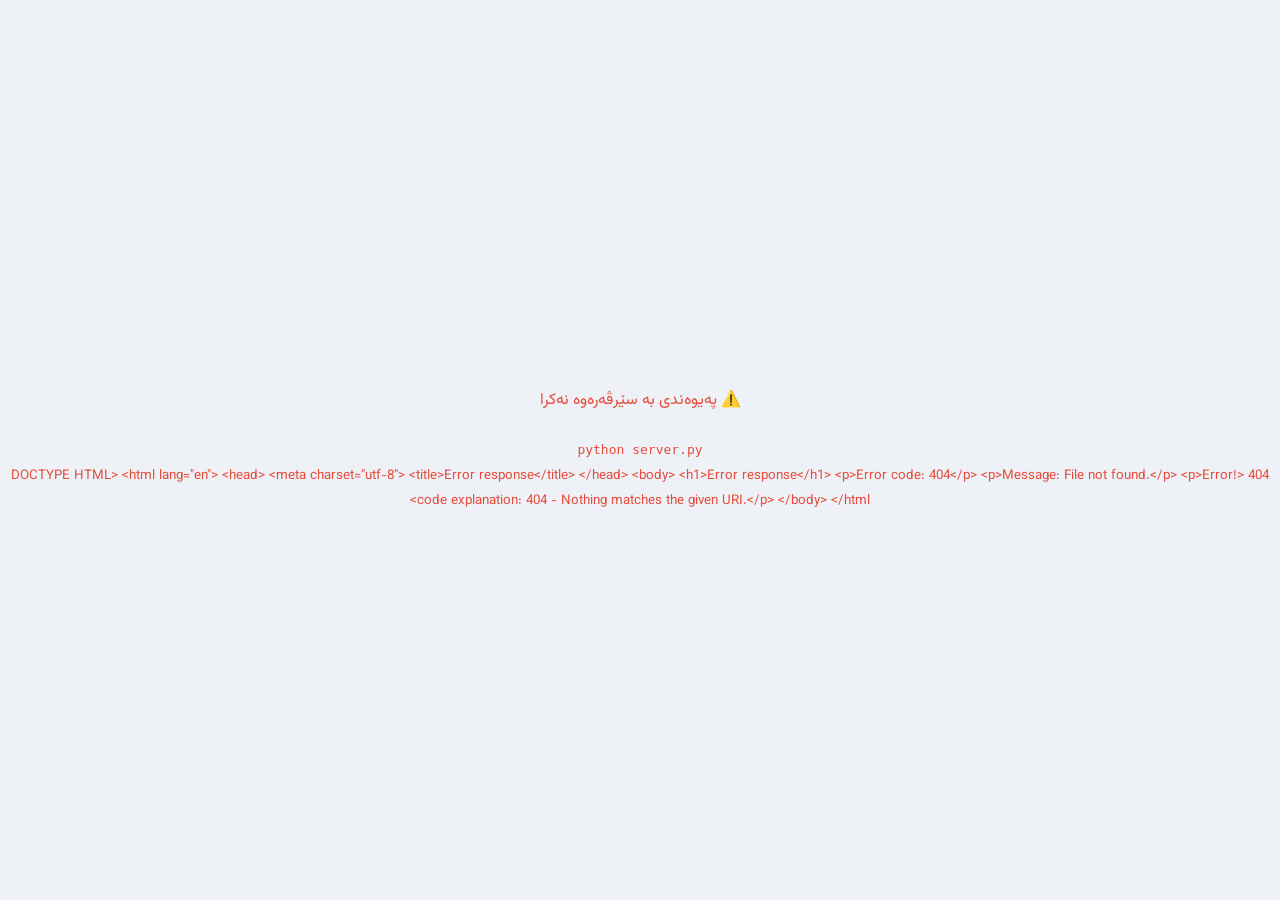
==== index.html @ 62a7c401 "Initial commit: bilingual (Kurdish/Arabic) real-estate management system Python + SQLite backend wit" ====
<!DOCTYPE html>
<html lang="ku" dir="rtl">
<head>
  <meta charset="UTF-8">
  <meta name="viewport" content="width=device-width, initial-scale=1.0">
  <title>سیستەمی خانووبەرە | نظام العقارات</title>
  <link rel="preconnect" href="https://fonts.googleapis.com">
  <link rel="preconnect" href="https://fonts.gstatic.com" crossorigin>
  <link href="https://fonts.googleapis.com/css2?family=Noto+Kufi+Arabic:wght@400;500;700&family=Noto+Naskh+Arabic:wght@400;600;700&family=Vazirmatn:wght@400;500;600;700&display=swap" rel="stylesheet">
  <link rel="stylesheet" href="css/styles.css?v=2">
</head>
<body>
  <!-- Loading overlay while the database loads -->
  <div id="boot-overlay">
    <div class="spinner"></div>
    <div style="color:#6b7a90;font-size:15px">…</div>
  </div>

  <div class="app">
    <aside class="sidebar">
      <div class="brand"><span class="logo">🏘️</span><span id="brand-title">سیستەمی خانووبەرە</span></div>
      <div id="nav"></div>
    </aside>

    <main class="main">
      <div class="topbar">
        <h1 id="page-title">داشبۆرد</h1>
        <div class="topbar-actions">
          <button class="btn btn-light btn-sm" id="btn-backup" title="Backup">💾</button>
          <button class="btn btn-light btn-sm" id="btn-settings" title="Settings">⚙️</button>
          <div class="lang-switch">
            <button data-lang="ku" class="active">کوردی</button>
            <button data-lang="ar">عربي</button>
          </div>
        </div>
      </div>
      <div class="content" id="content"></div>
    </main>
  </div>

  <div id="print-area"></div>

  <script src="js/i18n.js?v=2"></script>
  <script src="js/db.js?v=2"></script>
  <script src="js/app.js?v=2"></script>
</body>
</html>
---- css/styles.css ----
/* ============================================================
   styles.css — Real-estate system (RTL, KU/AR) — refined UI
   ============================================================ */
:root {
  --bg: #eef2f7;
  --panel: #ffffff;
  --sidebar-1: #0d2540;
  --sidebar-2: #123457;
  --sidebar-hover: #1b4269;
  --accent: #1d6fb8;
  --accent-dark: #175a94;
  --accent-2: #16a085;
  --danger: #e74c3c;
  --warn: #f39c12;
  --text: #1f2a37;
  --muted: #6b7a90;
  --border: #e3e8f0;
  --radius: 14px;
  --shadow: 0 1px 3px rgba(15,41,66,.06), 0 6px 18px rgba(15,41,66,.05);
  --shadow-lg: 0 20px 60px rgba(13,37,64,.28);
}
* { box-sizing: border-box; }

html, body {
  margin: 0; padding: 0;
  background: var(--bg); color: var(--text);
  font-family: "Vazirmatn", "Noto Kufi Arabic", "Segoe UI", "Tahoma", sans-serif;
  direction: rtl;
  -webkit-font-smoothing: antialiased;
}
h1, h2, h3 { font-weight: 700; }

/* ---------------- Boot overlay ---------------- */
#boot-overlay {
  position: fixed; inset: 0; background: var(--bg); z-index: 999;
  display: flex; align-items: center; justify-content: center; flex-direction: column; gap: 18px;
}
.spinner {
  width: 46px; height: 46px; border: 4px solid #d7e0ec; border-top-color: var(--accent);
  border-radius: 50%; animation: spin .8s linear infinite;
}
@keyframes spin { to { transform: rotate(360deg); } }

/* ---------------- Layout ---------------- */
.app { display: grid; grid-template-columns: 264px 1fr; min-height: 100vh; }

.sidebar {
  background: linear-gradient(180deg, var(--sidebar-1), var(--sidebar-2));
  color: #dce6f2; position: sticky; top: 0; height: 100vh; overflow-y: auto;
}
.sidebar::-webkit-scrollbar { width: 7px; }
.sidebar::-webkit-scrollbar-thumb { background: rgba(255,255,255,.15); border-radius: 4px; }
.brand {
  padding: 22px 20px; font-size: 19px; font-weight: 700; color: #fff;
  border-bottom: 1px solid rgba(255,255,255,.08); display: flex; align-items: center; gap: 11px;
  position: sticky; top: 0; background: var(--sidebar-1); z-index: 2;
}
.brand .logo { font-size: 26px; }
.nav-group { padding: 4px 0; }
.nav-item {
  display: flex; align-items: center; gap: 12px; padding: 12px 20px; cursor: pointer;
  color: #c3d2e3; font-size: 15px; border-right: 3px solid transparent; transition: .15s; user-select: none;
}
.nav-item:hover { background: var(--sidebar-hover); color: #fff; }
.nav-item.active { background: var(--sidebar-hover); color: #fff; border-right-color: var(--accent-2); font-weight: 600; }
.nav-item.head { color: #9fb4cc; font-size: 13px; letter-spacing: .3px; cursor: default; padding-bottom: 6px; }
.nav-item.head:hover { background: transparent; color: #9fb4cc; }
.nav-item .ic { width: 22px; text-align: center; font-size: 17px; }
.nav-sub {
  padding: 10px 20px 10px 44px; font-size: 14px; color: #93a9c2; cursor: pointer;
  border-right: 3px solid transparent; transition: .15s; position: relative;
}
.nav-sub::before { content: "•"; position: absolute; right: 26px; opacity: .5; }
.nav-sub:hover { color: #fff; background: rgba(255,255,255,.04); }
.nav-sub.active { color: #fff; background: var(--sidebar-hover); border-right-color: var(--accent-2); font-weight: 600; }

/* ---------------- Topbar ---------------- */
.topbar {
  background: var(--panel); padding: 14px 26px; display: flex; align-items: center; justify-content: space-between;
  border-bottom: 1px solid var(--border); position: sticky; top: 0; z-index: 20; box-shadow: 0 1px 2px rgba(0,0,0,.03);
}
.topbar h1 { font-size: 20px; margin: 0; }
.topbar-actions { display: flex; gap: 10px; align-items: center; }
.lang-switch { display: flex; border: 1px solid var(--border); border-radius: 9px; overflow: hidden; }
.lang-switch button { border: none; background: #fff; padding: 8px 15px; cursor: pointer; font-size: 14px; font-family: inherit; transition: .15s; }
.lang-switch button.active { background: var(--accent); color: #fff; }
.content { padding: 26px; max-width: 1400px; }

/* ---------------- KPI cards ---------------- */
.kpi-grid { display: grid; grid-template-columns: repeat(auto-fill, minmax(190px, 1fr)); gap: 16px; margin-bottom: 22px; }
.kpi {
  background: var(--panel); border-radius: var(--radius); padding: 18px; box-shadow: var(--shadow);
  border: 1px solid var(--border); display: flex; flex-direction: column; gap: 4px; transition: transform .15s, box-shadow .15s;
}
.kpi:hover { transform: translateY(-2px); box-shadow: var(--shadow-lg); }
.kpi .kpi-ic { width: 44px; height: 44px; border-radius: 12px; display: flex; align-items: center; justify-content: center; font-size: 21px; margin-bottom: 6px; }
.kpi .kpi-val { font-size: 25px; font-weight: 700; letter-spacing: .3px; }
.kpi .kpi-label { color: var(--muted); font-size: 13.5px; }
.dash-cols { display: grid; grid-template-columns: 1fr 1fr; gap: 18px; }
@media (max-width: 980px){ .dash-cols { grid-template-columns: 1fr; } .app { grid-template-columns: 1fr; } .sidebar { position: relative; height: auto; } }

/* ---------------- Panels & tables ---------------- */
.panel { background: var(--panel); border-radius: var(--radius); border: 1px solid var(--border); box-shadow: var(--shadow); margin-bottom: 20px; overflow: hidden; }
.panel-head { padding: 15px 20px; border-bottom: 1px solid var(--border); display: flex; align-items: center; justify-content: space-between; gap: 12px; flex-wrap: wrap; }
.panel-head h2 { margin: 0; font-size: 16.5px; display: flex; align-items: center; gap: 9px; }
.count-pill { background: #eaf1f9; color: var(--accent); font-size: 12.5px; font-weight: 700; padding: 2px 10px; border-radius: 20px; }
.count-pill.count-red { background: #fdeceb; color: #d3392c; }
.alert-panel { border-color: #f3c0bb; }
.alert-panel .panel-head { background: #fdf3f2; border-bottom-color: #f3c0bb; }
.panel-body { padding: 16px 20px; overflow-x: auto; }

table { width: 100%; border-collapse: collapse; font-size: 14px; }
th, td { padding: 12px 13px; text-align: right; border-bottom: 1px solid var(--border); }
th { color: var(--muted); font-weight: 600; background: #f7f9fc; white-space: nowrap; font-size: 13px; }
tfoot td { background: #f4f7fb; font-weight: 700; border-top: 2px solid var(--border); padding: 11px 13px; }
tfoot .foot-sum { color: var(--accent); white-space: nowrap; }
.date-range { display: inline-flex; align-items: center; gap: 5px; }
.date-range .input { padding: 9px 9px; }
.date-range .dr-sep { color: var(--muted); }
th.sortable { cursor: pointer; user-select: none; transition: background .12s; }
th.sortable:hover { background: #eef2f8; color: var(--accent); }
th .sort-ic { color: var(--accent); font-size: 11px; }
tbody tr { transition: background .12s; }
tbody tr:hover td { background: #f6faff; }
tbody tr:last-child td { border-bottom: none; }
.act-cell { display: flex; gap: 2px; }

.badge { display: inline-block; padding: 4px 11px; border-radius: 20px; font-size: 12px; font-weight: 700; }
.badge-green { background: #e3f7ee; color: #1a8f5f; }
.badge-blue  { background: #e4f0fb; color: #1d6fb8; }
.badge-orange{ background: #fdf0dc; color: #c9800f; }
.badge-red   { background: #fdeceb; color: #d3392c; }
.badge-gray  { background: #eef1f6; color: #5a6b81; }

/* ---------------- Buttons ---------------- */
.btn { border: none; border-radius: 9px; padding: 10px 17px; cursor: pointer; font-size: 14px; font-weight: 600; font-family: inherit; display: inline-flex; align-items: center; gap: 7px; transition: .15s; }
.btn:active { transform: translateY(1px); }
.btn-primary { background: var(--accent); color: #fff; box-shadow: 0 2px 8px rgba(29,111,184,.28); }
.btn-primary:hover { background: var(--accent-dark); }
.btn-success { background: var(--accent-2); color: #fff; }
.btn-light { background: #eef2f7; color: var(--text); }
.btn-light:hover { background: #e2e8f0; }
.btn-danger { background: var(--danger); color: #fff; }
.btn-sm { padding: 7px 12px; font-size: 13px; }
.btn-icon { background: transparent; border: none; cursor: pointer; font-size: 15px; padding: 6px 8px; border-radius: 7px; transition: .12s; }
.btn-icon:hover { background: #eef2f7; }
.btn-icon.del:hover { background: #fdeceb; }

.toolbar { display: flex; gap: 10px; align-items: center; flex-wrap: wrap; }
.input, select, textarea { border: 1px solid var(--border); border-radius: 9px; padding: 10px 13px; font-size: 14px; font-family: inherit; background: #fff; color: var(--text); transition: .15s; }
.input:focus, select:focus, textarea:focus { outline: none; border-color: var(--accent); box-shadow: 0 0 0 3px rgba(29,111,184,.13); }
.search-wrap { position: relative; }
.search-wrap .si { position: absolute; right: 12px; top: 50%; transform: translateY(-50%); font-size: 13px; opacity: .5; }
.search-box { min-width: 230px; padding-right: 34px; }

/* ---------------- Modal / form ---------------- */
.modal-overlay { position: fixed; inset: 0; background: rgba(13,37,64,.5); backdrop-filter: blur(2px); display: flex; align-items: flex-start; justify-content: center; padding: 44px 16px; z-index: 100; overflow-y: auto; animation: fade .15s; }
@keyframes fade { from { opacity: 0; } }
.modal { background: #fff; border-radius: var(--radius); width: 660px; max-width: 100%; box-shadow: var(--shadow-lg); animation: pop .18s; }
@keyframes pop { from { transform: translateY(-12px); opacity: 0; } }
.modal.confirm-modal { width: 400px; }
.modal-head { padding: 17px 22px; border-bottom: 1px solid var(--border); display: flex; justify-content: space-between; align-items: center; }
.modal-head h3 { margin: 0; font-size: 17px; }
.modal-body { padding: 22px; }
.modal-foot { padding: 15px 22px; border-top: 1px solid var(--border); display: flex; justify-content: flex-start; gap: 10px; }
.close-x { cursor: pointer; font-size: 20px; color: var(--muted); border: none; background: none; border-radius: 7px; padding: 2px 8px; }
.close-x:hover { background: #eef2f7; }
.form-grid { display: grid; grid-template-columns: 1fr 1fr; gap: 15px; }
.form-grid .full { grid-column: 1 / -1; }
.field { display: flex; flex-direction: column; gap: 6px; }
.field label { font-size: 13px; color: var(--muted); font-weight: 600; }
.field input, .field select, .field textarea { width: 100%; }
.img-prev { position: relative; display: inline-block; margin-top: 8px; }
.img-prev img { max-height: 64px; max-width: 200px; border: 1px solid var(--border); border-radius: 8px; padding: 4px; background: #fff; }
.img-prev .img-clear { position: absolute; top: -8px; inset-inline-start: -8px; background: var(--danger); color: #fff; border: none; border-radius: 50%; width: 22px; height: 22px; cursor: pointer; font-size: 12px; }
.img-grid { display: flex; flex-wrap: wrap; gap: 8px; margin-top: 8px; }
.img-thumb { position: relative; width: 84px; height: 84px; }
.img-thumb img { width: 100%; height: 100%; object-fit: cover; border-radius: 8px; border: 1px solid var(--border); }
.img-thumb .img-clear { position: absolute; top: -7px; inset-inline-start: -7px; background: var(--danger); color: #fff; border: none; border-radius: 50%; width: 20px; height: 20px; cursor: pointer; font-size: 11px; }

/* Property thumbnail in list */
.prop-thumb { position: relative; width: 52px; height: 40px; border-radius: 7px; overflow: hidden; cursor: pointer; }
.prop-thumb img { width: 100%; height: 100%; object-fit: cover; }
.prop-thumb.empty { display: flex; align-items: center; justify-content: center; background: #eef2f7; font-size: 18px; cursor: default; }
.prop-thumb .thumb-count { position: absolute; bottom: 2px; inset-inline-end: 2px; background: rgba(13,37,64,.8); color: #fff; font-size: 10px; padding: 0 5px; border-radius: 8px; }

/* Photo gallery lightbox */
.gallery-ov { align-items: center; }
.gallery { background: #fff; border-radius: var(--radius); width: 720px; max-width: 100%; padding: 16px; position: relative; box-shadow: var(--shadow-lg); direction: ltr; }
.gallery-x { position: absolute; top: 10px; inset-inline-end: 12px; z-index: 2; }
.gallery-main { text-align: center; background: #0d2540; border-radius: 10px; }
.gallery-main img { max-width: 100%; max-height: 62vh; object-fit: contain; }
.gallery-nav { display: flex; align-items: center; justify-content: center; gap: 16px; margin: 10px 0; font-weight: 700; }
.gallery-strip { display: flex; gap: 8px; overflow-x: auto; padding-top: 4px; }
.gallery-strip img { width: 78px; height: 60px; object-fit: cover; border-radius: 7px; cursor: pointer; border: 2px solid transparent; }
.gallery-strip img.active { border-color: var(--accent); }

/* Printed list/table sheet */
.list-print .list-table { font-size: 11.5px; }
.list-print .list-table th, .list-print .list-table td { padding: 5px 7px; text-align: right; }
.list-print .list-table thead th { background: #0d2540; color: #fff; }
.list-print .list-table .badge { font-size: 10px; padding: 2px 6px; }
.list-print .list-table .muted { font-size: 10px; }
.list-print .list-table tfoot td { background: #eef2f8; border-top: 2px solid #0d2540; }

/* Property print sheet photos */
.print-photos { display: grid; grid-template-columns: repeat(3, 1fr); gap: 8px; margin: 10px 0; }
.print-photos img { width: 100%; height: 150px; object-fit: cover; border-radius: 8px; }

/* ---------------- Backup dialog ---------------- */
.backup-grid { display: grid; grid-template-columns: 1fr 1fr 1fr; gap: 12px; }
.backup-opt { border: 1px solid var(--border); background: #fafbfe; border-radius: 12px; padding: 22px 10px; font-size: 34px; cursor: pointer; display: flex; flex-direction: column; align-items: center; gap: 8px; transition: .15s; font-family: inherit; }
.backup-opt span { font-size: 13px; font-weight: 600; color: var(--text); }
.backup-opt:hover { border-color: var(--accent); background: #f0f6fc; }
.backup-opt.danger:hover { border-color: var(--danger); background: #fdf2f1; }
@media (max-width:560px){ .backup-grid { grid-template-columns: 1fr; } .form-grid { grid-template-columns: 1fr; } }

/* ---------------- Toasts ---------------- */
#toasts { position: fixed; bottom: 24px; left: 24px; z-index: 300; display: flex; flex-direction: column; gap: 10px; }
.toast { background: #fff; border-radius: 11px; padding: 12px 18px; box-shadow: var(--shadow-lg); display: flex; align-items: center; gap: 10px; font-size: 14px; font-weight: 600; border-right: 4px solid var(--accent-2); animation: slidein .25s; }
.toast.hide { animation: slideout .3s forwards; }
.toast-error { border-right-color: var(--danger); }
.toast-info { border-right-color: var(--accent); }
.toast .ti { font-size: 16px; }
@keyframes slidein { from { transform: translateX(-30px); opacity: 0; } }
@keyframes slideout { to { transform: translateX(-30px); opacity: 0; } }

/* ---------------- Chart ---------------- */
.chart { width: 100%; height: auto; max-height: 260px; }
.chart .cx-ax { fill: var(--muted); font-size: 11px; font-family: inherit; }

.muted { color: var(--muted); }
.empty { text-align: center; padding: 40px; color: var(--muted); font-size: 15px; line-height: 1.8; }
.right { text-align: left; direction: ltr; }
.nowrap { white-space: nowrap; }

/* ---------------- Print (contracts & receipts & reports) ---------------- */
#print-area { display: none; }
@media print {
  body * { visibility: hidden; }
  #print-area, #print-area * { visibility: visible; }
  #print-area { display: block; position: absolute; inset: 0; width: 100%; padding: 0; }
  @page { margin: 18mm 16mm; }
}
.doc { font-family: "Noto Naskh Arabic", "Vazirmatn", "Tahoma", serif; color: #111; line-height: 2; font-size: 15px; direction: rtl; }
.doc .doc-header { text-align: center; border-bottom: 2px solid #111; padding-bottom: 10px; margin-bottom: 16px; }
.doc .doc-office { font-size: 21px; font-weight: 700; }
.doc .doc-sub { font-size: 13px; color: #444; }
.doc h2.doc-title { text-align: center; font-size: 22px; margin: 14px 0; text-decoration: underline; }
.doc .doc-meta { display: flex; justify-content: space-between; font-size: 14px; margin-bottom: 12px; }
.doc .sec-title { font-weight: 700; font-size: 16px; margin: 16px 0 6px; border-right: 4px solid #111; padding-right: 8px; }
.doc table.doc-table { width: 100%; border-collapse: collapse; margin: 8px 0; }
.doc table.doc-table td, .doc table.doc-table th { border: 1px solid #999; padding: 7px 10px; font-size: 14px; line-height: 1.6; }
.doc ol.clauses { padding-right: 22px; }
.doc ol.clauses li { margin-bottom: 8px; text-align: justify; }
.doc ul.bullets { padding-right: 24px; margin: 6px 0 10px; }
.doc ul.bullets li { list-style: disc; margin-bottom: 6px; font-size: 14.5px; }
.doc .signs { display: flex; justify-content: space-between; margin-top: 45px; text-align: center; }
.doc .signs .sign { width: 30%; }
.doc .signs .line { margin-top: 45px; border-top: 1px solid #111; padding-top: 6px; }
.doc .price-hl { font-weight: 700; }
.receipt-doc { max-width: 620px; margin: 0 auto; border: 2px solid #111; padding: 22px; }
.receipt-doc .r-amount { font-size: 22px; font-weight: 700; border: 2px dashed #111; padding: 8px 14px; display: inline-block; margin: 10px 0; }

/* English "BUY AND SALE CONTRACT" (LTR) — matches GRAND VIEW template */
.doc.doc-en { direction: ltr; text-align: left; font-family: "Segoe UI", Arial, sans-serif; line-height: 1.65; color: #111; font-size: 13.5px; }
.doc-en .en-office { text-align: center; font-size: 20px; font-weight: 700; margin-bottom: 8px; }
.doc-en .en-top { display: flex; justify-content: space-between; align-items: center; font-weight: 700; font-size: 12.5px; margin-bottom: 16px; gap: 10px; }
.doc-en .en-title { font-size: 16px; color: #0d2540; }
.doc-en .en-parties { display: grid; grid-template-columns: 1fr 1fr; gap: 5px 40px; margin-bottom: 12px; font-size: 14px; }
.doc-en .en-lbl { font-weight: 700; }
.doc-en .en-banner { background: #e9edf2; text-align: center; font-weight: 700; padding: 8px; margin: 12px 0 16px; border-radius: 4px; font-size: 14px; }
.doc-en ol.en-clauses { padding-left: 22px; padding-right: 0; margin: 0; }
.doc-en ol.en-clauses li { margin-bottom: 9px; text-align: justify; }
.doc-en .en-note { margin-top: 16px; font-size: 14px; min-height: 30px; }
.doc-en .en-signs { display: flex; justify-content: space-between; margin-top: 50px; gap: 20px; }
.doc-en .en-sign { flex: 1; text-align: center; }
.doc-en .en-slabel { font-weight: 700; }
.doc-en .en-sline { border-bottom: 1px solid #111; height: 44px; margin: 0 14px 6px; }
.doc-en .en-sname { min-height: 22px; font-weight: 400; }

/* GRAND VIEW letterhead */
.doc .lh { display: flex; align-items: center; justify-content: space-between; gap: 16px; margin-bottom: 4px; direction: ltr; }

/* Receipt document (uses the shared letterhead) */
.rcpt-doc .rcpt-head { text-align: center; margin: 6px 0 12px; }
.rcpt-doc .rcpt-title { font-size: 20px; font-weight: 700; text-decoration: underline; margin-bottom: 8px; }
.rcpt-doc .rcpt-meta { display: flex; justify-content: space-between; font-size: 14px; }
.rcpt-doc .rcpt-amount-box { text-align: center; margin: 16px 0; }
.rcpt-doc .rcpt-amount-box .r-amount { font-size: 24px; font-weight: 800; border: 2px dashed #0d2540; color: #0d2540; padding: 10px 22px; display: inline-block; border-radius: 8px; direction: ltr; }
.rcpt-doc .rcpt-words { text-align: center; font-size: 14px; color: #333; margin-bottom: 6px; }
.rcpt-doc table.doc-table td:first-child { width: 34%; font-weight: 700; background: #f7f9fc; }
.doc .lh-side { flex: 1; }
.doc .lh-side:first-child { text-align: left; }
.doc .lh-side:last-child { text-align: right; }
.doc .lh-name { font-size: 21px; font-weight: 700; color: #0d2540; direction: rtl; }
.doc .lh-tag { font-size: 13px; color: #c2a24c; font-weight: 700; direction: rtl; }
.doc .lh-logo { text-align: center; line-height: 1; }
.doc .lh-img { max-height: 66px; max-width: 180px; object-fit: contain; }
.doc .lh-logo-txt { font-weight: 800; font-size: 13px; color: #0d2540; letter-spacing: 1px; margin-top: 2px; }
.doc .lh-logo-txt span { display: block; font-size: 9px; letter-spacing: 3px; color: #c2a24c; font-weight: 700; }
.doc .lh-rule { height: 3px; background: #0d2540; border-radius: 2px; margin: 6px 0 16px; }
.doc .lh-rule.bottom { margin: 26px 0 6px; }
.doc .lh-foot { display: flex; justify-content: space-between; font-size: 13px; color: #0d2540; font-weight: 600; direction: ltr; }
.doc .lh-foot span { unicode-bidi: isolate; }
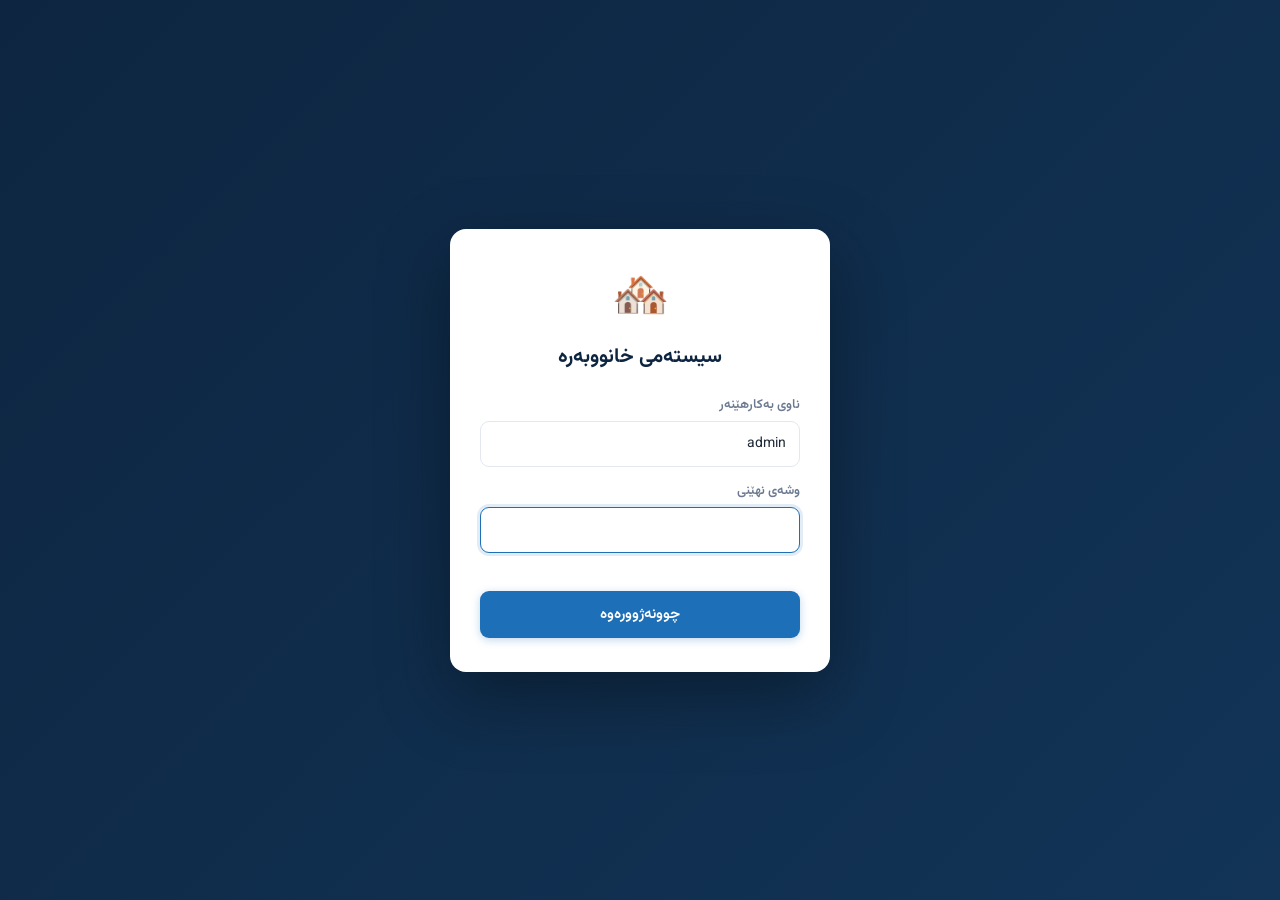
==== commit 84a40a9f: "Add password login (local, still offline) - Server: auth table (salted SHA-256 hash) + session token" ====
--- a/index.html
+++ b/index.html
@@ -28,6 +28,8 @@
         <div class="topbar-actions">
           <button class="btn btn-light btn-sm" id="btn-backup" title="Backup">💾</button>
           <button class="btn btn-light btn-sm" id="btn-settings" title="Settings">⚙️</button>
+          <button class="btn btn-light btn-sm" id="btn-account" title="Account">🔒</button>
+          <button class="btn btn-light btn-sm" id="btn-logout" title="Logout">🚪</button>
           <div class="lang-switch">
             <button data-lang="ku" class="active">کوردی</button>
             <button data-lang="ar">عربي</button>
--- a/css/styles.css
+++ b/css/styles.css
@@ -40,6 +40,24 @@
   border-radius: 50%; animation: spin .8s linear infinite;
 }
 @keyframes spin { to { transform: rotate(360deg); } }
+
+/* ---------------- Login screen ---------------- */
+#login-screen {
+  position: fixed; inset: 0; z-index: 500;
+  background: linear-gradient(135deg, var(--sidebar-1), var(--sidebar-2));
+  display: flex; align-items: center; justify-content: center; padding: 20px;
+}
+.login-card {
+  background: #fff; border-radius: 16px; padding: 34px 30px; width: 380px; max-width: 100%;
+  box-shadow: 0 24px 70px rgba(0,0,0,.35); text-align: center; animation: pop .2s;
+}
+.login-card .login-logo { font-size: 46px; margin-bottom: 6px; }
+.login-card h2 { margin: 0 0 22px; font-size: 20px; color: var(--sidebar-1); }
+.login-field { text-align: right; margin-bottom: 14px; }
+.login-field label { display: block; font-size: 13px; color: var(--muted); font-weight: 600; margin-bottom: 6px; }
+.login-field .input { width: 100%; padding: 11px 13px; }
+.login-err { color: var(--danger); font-size: 13px; min-height: 18px; margin-bottom: 6px; font-weight: 600; }
+.login-card #lg-btn { width: 100%; justify-content: center; padding: 12px; font-size: 15px; }
 
 /* ---------------- Layout ---------------- */
 .app { display: grid; grid-template-columns: 264px 1fr; min-height: 100vh; }
